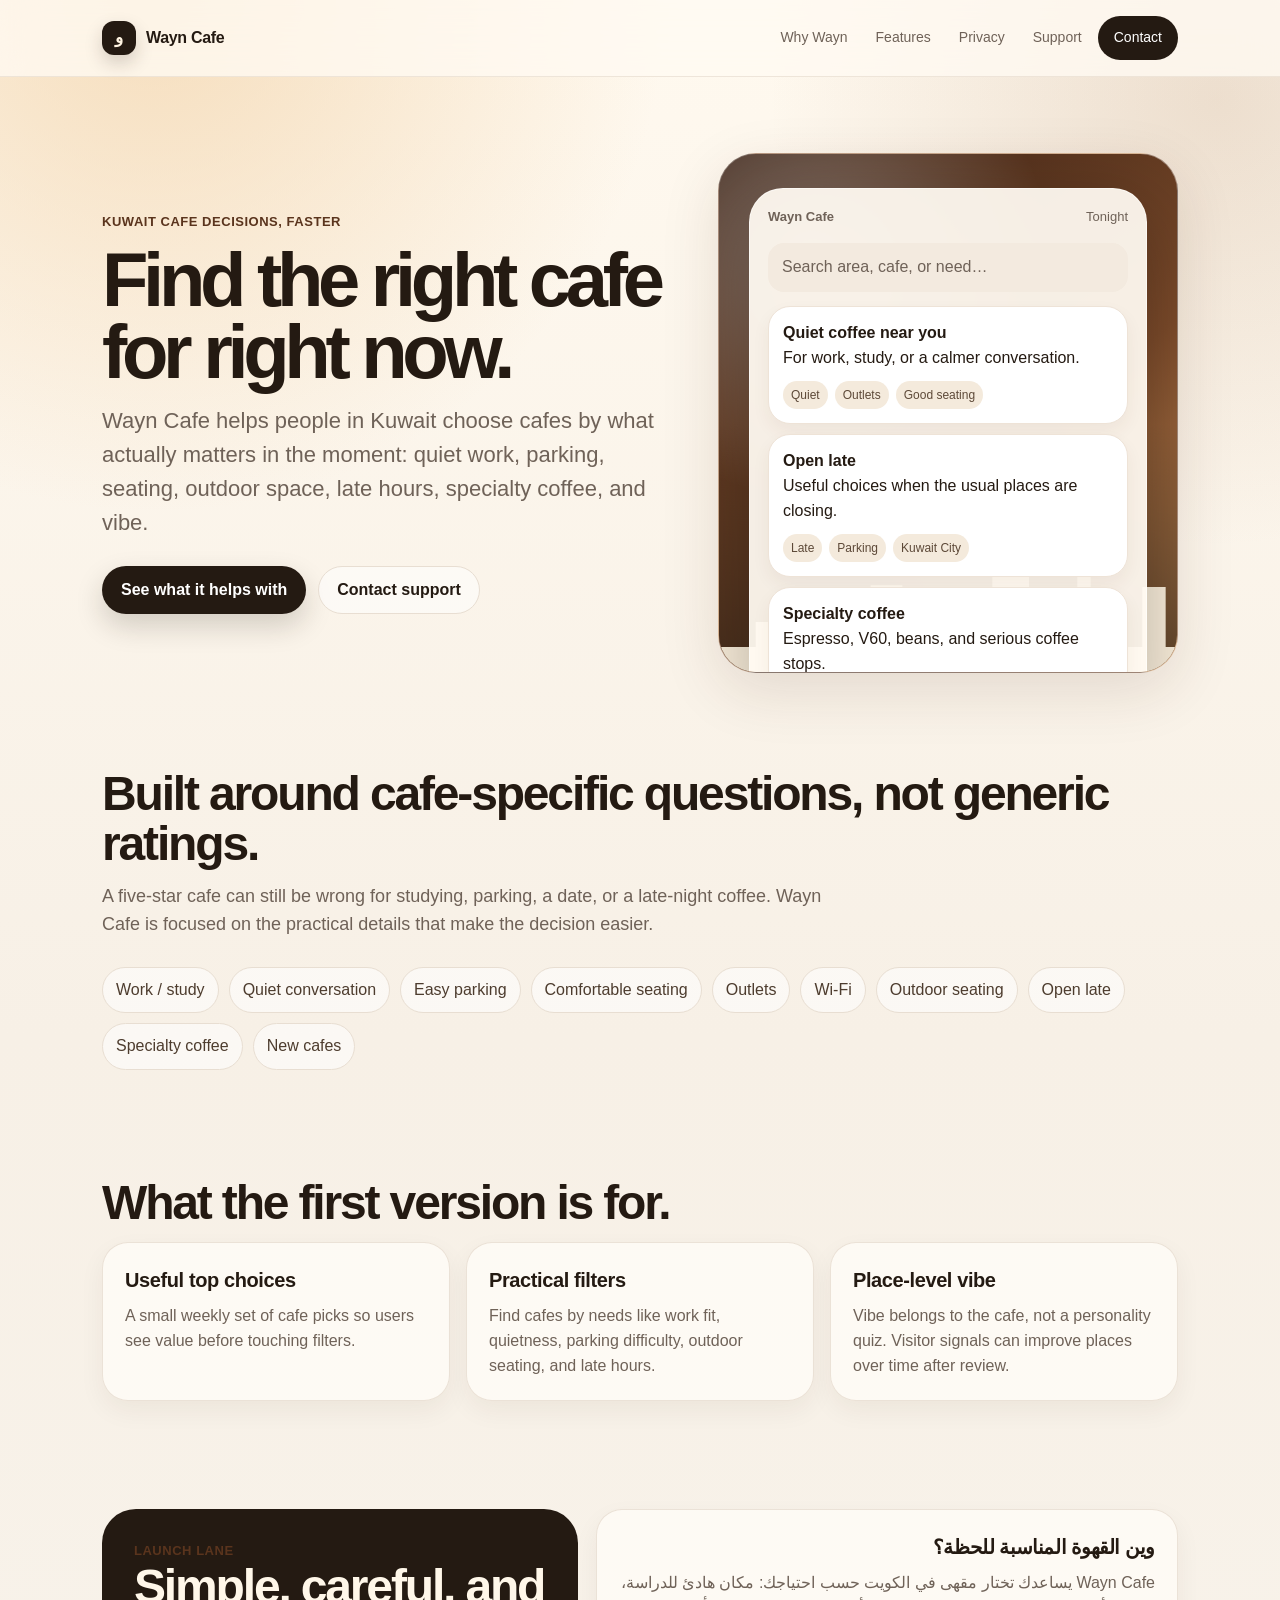
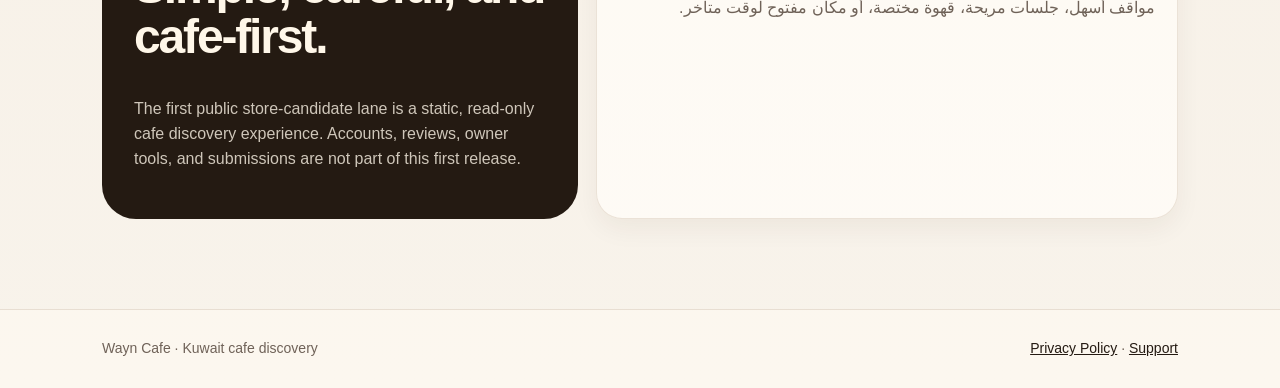
==== index.html @ e28cfc1f "Update Wayn Cafe public site" ====
<!doctype html>
<html lang="en">
<head>
  <meta charset="utf-8">
  <meta name="viewport" content="width=device-width, initial-scale=1">
  <title>Wayn Cafe — Kuwait cafe discovery</title>
  <meta name="description" content="Find the right cafe in Kuwait for work, study, parking, late coffee, specialty coffee, outdoor seating, and vibe.">
  <meta property="og:title" content="Wayn Cafe — Kuwait cafe discovery">
  <meta property="og:description" content="Find the right cafe in Kuwait for work, study, parking, late coffee, specialty coffee, outdoor seating, and vibe.">
  <meta property="og:type" content="website">
  <meta property="og:url" content="https://wayn-kw.com">
  <link rel="canonical" href="https://wayn-kw.com">
  <link rel="stylesheet" href="/assets/styles.css">
</head>
<body>
<a class="skip-link" href="#content">Skip to content</a>
<header class="site-header">
  <nav class="nav" aria-label="Primary">
    <a class="brand" href="/"><span class="brand-mark" aria-hidden="true">و</span><span>Wayn Cafe</span></a>
    <div class="nav-links">
      <a href="/#why">Why Wayn</a>
      <a href="/#features">Features</a>
      <a href="/privacy/">Privacy</a>
      <a href="/support/">Support</a>
      <a class="pill" href="/support/">Contact</a>
    </div>
  </nav>
</header>
<main id="content">

<section class="hero">
  <div>
    <div class="eyebrow">Kuwait cafe decisions, faster</div>
    <h1>Find the right cafe for right now.</h1>
    <p class="lede">Wayn Cafe helps people in Kuwait choose cafes by what actually matters in the moment: quiet work, parking, seating, outdoor space, late hours, specialty coffee, and vibe.</p>
    <div class="cta-row">
      <a class="button primary" href="#features">See what it helps with</a>
      <a class="button secondary" href="/support/">Contact support</a>
    </div>
  </div>
  <div class="hero-card" aria-label="Wayn Cafe app preview illustration">
    <div class="phone">
      <div class="phone-top"><strong>Wayn Cafe</strong><span>Tonight</span></div>
      <div class="search">Search area, cafe, or need…</div>
      <div class="choice"><strong>Quiet coffee near you</strong><span>For work, study, or a calmer conversation.</span><div class="tags"><span class="tag">Quiet</span><span class="tag">Outlets</span><span class="tag">Good seating</span></div></div>
      <div class="choice"><strong>Open late</strong><span>Useful choices when the usual places are closing.</span><div class="tags"><span class="tag">Late</span><span class="tag">Parking</span><span class="tag">Kuwait City</span></div></div>
      <div class="choice"><strong>Specialty coffee</strong><span>Espresso, V60, beans, and serious coffee stops.</span></div>
    </div>
    <svg class="skyline" viewBox="0 0 800 180" preserveAspectRatio="none" aria-hidden="true">
      <path fill="currentColor" d="M0 150h44v-30h28v30h42v-58h24v58h44v-74h38v74h42v-44h22v44h44v-98l22-24 22 24v98h38V93h20V63h16v30h20v57h42V78h28v72h38v-43h22v43h40V52h16V22h20v30h16v98h36v-67h28v67h43v30H0z"/>
    </svg>
  </div>
</section>
<section class="section" id="why">
  <h2>Built around cafe-specific questions, not generic ratings.</h2>
  <p class="section-intro">A five-star cafe can still be wrong for studying, parking, a date, or a late-night coffee. Wayn Cafe is focused on the practical details that make the decision easier.</p>
  <div class="intent-list" aria-label="Cafe decision filters">
    <span>Work / study</span><span>Quiet conversation</span><span>Easy parking</span><span>Comfortable seating</span><span>Outlets</span><span>Wi‑Fi</span><span>Outdoor seating</span><span>Open late</span><span>Specialty coffee</span><span>New cafes</span>
  </div>
</section>
<section class="section" id="features">
  <h2>What the first version is for.</h2>
  <div class="grid">
    <article class="card"><h3>Useful top choices</h3><p>A small weekly set of cafe picks so users see value before touching filters.</p></article>
    <article class="card"><h3>Practical filters</h3><p>Find cafes by needs like work fit, quietness, parking difficulty, outdoor seating, and late hours.</p></article>
    <article class="card"><h3>Place-level vibe</h3><p>Vibe belongs to the cafe, not a personality quiz. Visitor signals can improve places over time after review.</p></article>
  </div>
</section>
<section class="section">
  <div class="split">
    <div class="notice">
      <div>
        <div class="eyebrow">Launch lane</div>
        <h2>Simple, careful, and cafe-first.</h2>
      </div>
      <p>The first public store-candidate lane is a static, read-only cafe discovery experience. Accounts, reviews, owner tools, and submissions are not part of this first release.</p>
    </div>
    <div class="card arabic">
      <h3>وين القهوة المناسبة للحظة؟</h3>
      <p>Wayn Cafe يساعدك تختار مقهى في الكويت حسب احتياجك: مكان هادئ للدراسة، مواقف أسهل، جلسات مريحة، قهوة مختصة، أو مكان مفتوح لوقت متأخر.</p>
    </div>
  </div>
</section>

</main>
<footer class="site-footer">
  <div class="footer-inner">
    <span>Wayn Cafe · Kuwait cafe discovery</span>
    <span><a href="/privacy/">Privacy Policy</a> · <a href="/support/">Support</a></span>
  </div>
</footer>
</body>
</html>
---- assets/styles.css ----
:root {
  color-scheme: light;
  --ink: #241a12;
  --muted: #6f6258;
  --line: #e8ded2;
  --paper: #fffaf2;
  --bg: #f7f0e6;
  --card: #fffdf8;
  --coffee: #5a341d;
  --coffee-2: #8d5b35;
  --date: #0f5132;
  --cream: #f2dfc3;
  --shadow: 0 18px 60px rgba(63, 37, 18, .12);
  --radius: 26px;
}
* { box-sizing: border-box; }
html { scroll-behavior: smooth; }
body {
  margin: 0;
  font-family: ui-sans-serif, -apple-system, BlinkMacSystemFont, "Segoe UI", Inter, Arial, sans-serif;
  color: var(--ink);
  background:
    radial-gradient(circle at 12% 0%, rgba(242, 211, 169, .72), transparent 32rem),
    radial-gradient(circle at 95% 5%, rgba(167, 119, 78, .20), transparent 28rem),
    linear-gradient(180deg, #fff9ef 0%, var(--bg) 52%, #f8f3eb 100%);
  line-height: 1.55;
}
a { color: inherit; }
.skip-link { position:absolute; left:-999px; top:auto; width:1px; height:1px; overflow:hidden; }
.skip-link:focus { left: 18px; top: 18px; width: auto; height: auto; padding: 10px 12px; background: var(--ink); color: white; border-radius: 999px; z-index: 10; }
.site-header {
  position: sticky; top: 0; z-index: 5;
  backdrop-filter: blur(18px);
  background: rgba(255, 250, 242, .78);
  border-bottom: 1px solid rgba(232, 222, 210, .75);
}
.nav { max-width: 1120px; margin: 0 auto; padding: 16px 22px; display:flex; align-items:center; justify-content:space-between; gap: 18px; }
.brand { display:flex; align-items:center; gap: 10px; font-weight: 800; text-decoration:none; letter-spacing: -.02em; }
.brand-mark { width: 34px; height:34px; display:grid; place-items:center; border-radius:12px; background: var(--ink); color: #fff4e1; font-size: 17px; box-shadow: 0 8px 18px rgba(36,26,18,.18); }
.nav-links { display:flex; align-items:center; gap: 4px; flex-wrap: wrap; justify-content:flex-end; }
.nav-links a { min-height:44px; display:grid; place-items:center; padding: 0 12px; text-decoration:none; color: var(--muted); border-radius: 999px; font-size: 14px; }
.nav-links a:hover, .nav-links a:focus-visible { background: rgba(90,52,29,.08); color: var(--ink); outline:none; }
.nav-links .pill { background: var(--ink); color: white; padding-inline: 16px; }
main { overflow:hidden; }
.hero { max-width:1120px; margin:0 auto; padding: 76px 22px 42px; display:grid; grid-template-columns: minmax(0, 1fr) minmax(320px, 460px); gap: 44px; align-items:center; }
.eyebrow { color: var(--coffee); font-weight:700; letter-spacing:.04em; text-transform:uppercase; font-size:13px; }
h1 { margin: 12px 0 16px; font-size: clamp(42px, 7vw, 76px); line-height: .95; letter-spacing: -.07em; max-width: 850px; }
.lede { font-size: clamp(18px, 2vw, 22px); color: var(--muted); max-width: 680px; margin: 0 0 26px; }
.cta-row { display:flex; flex-wrap:wrap; gap:12px; align-items:center; margin-top: 26px; }
.button { min-height:48px; display:inline-flex; align-items:center; justify-content:center; gap:8px; border-radius:999px; padding: 0 18px; text-decoration:none; font-weight: 750; border:1px solid transparent; }
.button.primary { background: var(--ink); color:white; box-shadow: 0 12px 28px rgba(36,26,18,.18); }
.button.secondary { background:rgba(255,255,255,.56); border-color: var(--line); color:var(--ink); }
.hero-card { position:relative; min-height: 520px; border-radius: 38px; background: linear-gradient(145deg, #3a2114, #7b4a2a 58%, #c38b55); box-shadow: var(--shadow); overflow:hidden; border:1px solid rgba(255,255,255,.38); }
.hero-card:before { content:""; position:absolute; inset:0; background: radial-gradient(circle at 20% 20%, rgba(255,255,255,.34), transparent 15rem), linear-gradient(180deg, transparent 0 52%, rgba(36,26,18,.64)); }
.skyline { position:absolute; z-index:1; left:0; right:0; bottom:0; height: 150px; color: rgba(255,244,225,.96); }
.phone { position:absolute; z-index:2; inset: 34px 30px auto; border-radius: 34px; background: rgba(255,250,242,.94); color:var(--ink); padding:18px; box-shadow: 0 20px 70px rgba(0,0,0,.26); border: 1px solid rgba(255,255,255,.55); }
.phone-top { display:flex; justify-content:space-between; align-items:center; margin-bottom: 16px; color: var(--muted); font-size: 13px; }
.search { background:#f3eadf; border-radius: 16px; padding: 12px 14px; color: var(--muted); margin-bottom: 14px; }
.choice { background:white; border:1px solid #eee3d7; border-radius: 22px; padding: 14px; margin-top:10px; box-shadow: 0 8px 18px rgba(90,52,29,.06); }
.choice strong { display:block; }
.tags { display:flex; gap:7px; flex-wrap:wrap; margin-top:10px; }
.tag { font-size:12px; border-radius:999px; padding:5px 8px; background:#f4eadc; color:#5d4938; }
.section { max-width:1120px; margin:0 auto; padding: 54px 22px; }
.section h2 { font-size: clamp(30px, 4vw, 48px); letter-spacing:-.045em; line-height:1.04; margin:0 0 14px; }
.section-intro { color:var(--muted); font-size:18px; max-width:720px; margin:0 0 28px; }
.grid { display:grid; grid-template-columns: repeat(3, minmax(0, 1fr)); gap:16px; }
.card { background: rgba(255,253,248,.78); border:1px solid rgba(232,222,210,.86); border-radius: var(--radius); padding:22px; box-shadow: 0 10px 26px rgba(63,37,18,.055); }
.card h3 { margin:0 0 8px; font-size:20px; letter-spacing:-.02em; }
.card p { margin:0; color: var(--muted); }
.intent-list { display:flex; flex-wrap:wrap; gap:10px; margin-top: 18px; }
.intent-list span { border:1px solid var(--line); background:rgba(255,255,255,.58); border-radius:999px; padding:10px 13px; color:#4d3c2e; }
.split { display:grid; grid-template-columns: .9fr 1.1fr; gap:18px; align-items:stretch; }
.notice { background: var(--ink); color:#fff7e9; border-radius: 34px; padding: 32px; display:flex; flex-direction:column; justify-content:space-between; min-height: 310px; }
.notice p { color: rgba(255,247,233,.78); }
.arabic { direction:rtl; text-align:right; font-family: ui-sans-serif, -apple-system, BlinkMacSystemFont, "Segoe UI", Tahoma, Arial, sans-serif; }
.page { max-width: 900px; margin: 0 auto; padding: 58px 22px 80px; }
.page h1 { font-size: clamp(38px, 6vw, 62px); }
.page h2 { margin-top: 34px; font-size: 24px; letter-spacing:-.02em; }
.page p, .page li { color: var(--muted); }
.page .legal-card { background: rgba(255,253,248,.72); border: 1px solid var(--line); border-radius: 24px; padding: 24px; margin-top: 18px; }
.site-footer { border-top:1px solid var(--line); margin-top: 36px; background: rgba(255,250,242,.48); }
.footer-inner { max-width:1120px; margin:0 auto; padding:28px 22px; display:flex; justify-content:space-between; gap:18px; flex-wrap:wrap; color:var(--muted); font-size:14px; }
.footer-inner a { color:var(--ink); }
@media (max-width: 860px) {
  .hero { grid-template-columns: 1fr; padding-top: 46px; }
  .hero-card { min-height: 450px; }
  .grid, .split { grid-template-columns: 1fr; }
  .nav { align-items:flex-start; }
  .nav-links a:not(.pill) { display:none; }
}
@media (prefers-reduced-motion: reduce) { html { scroll-behavior:auto; } *, *:before, *:after { animation-duration:.001ms !important; transition-duration:.001ms !important; } }
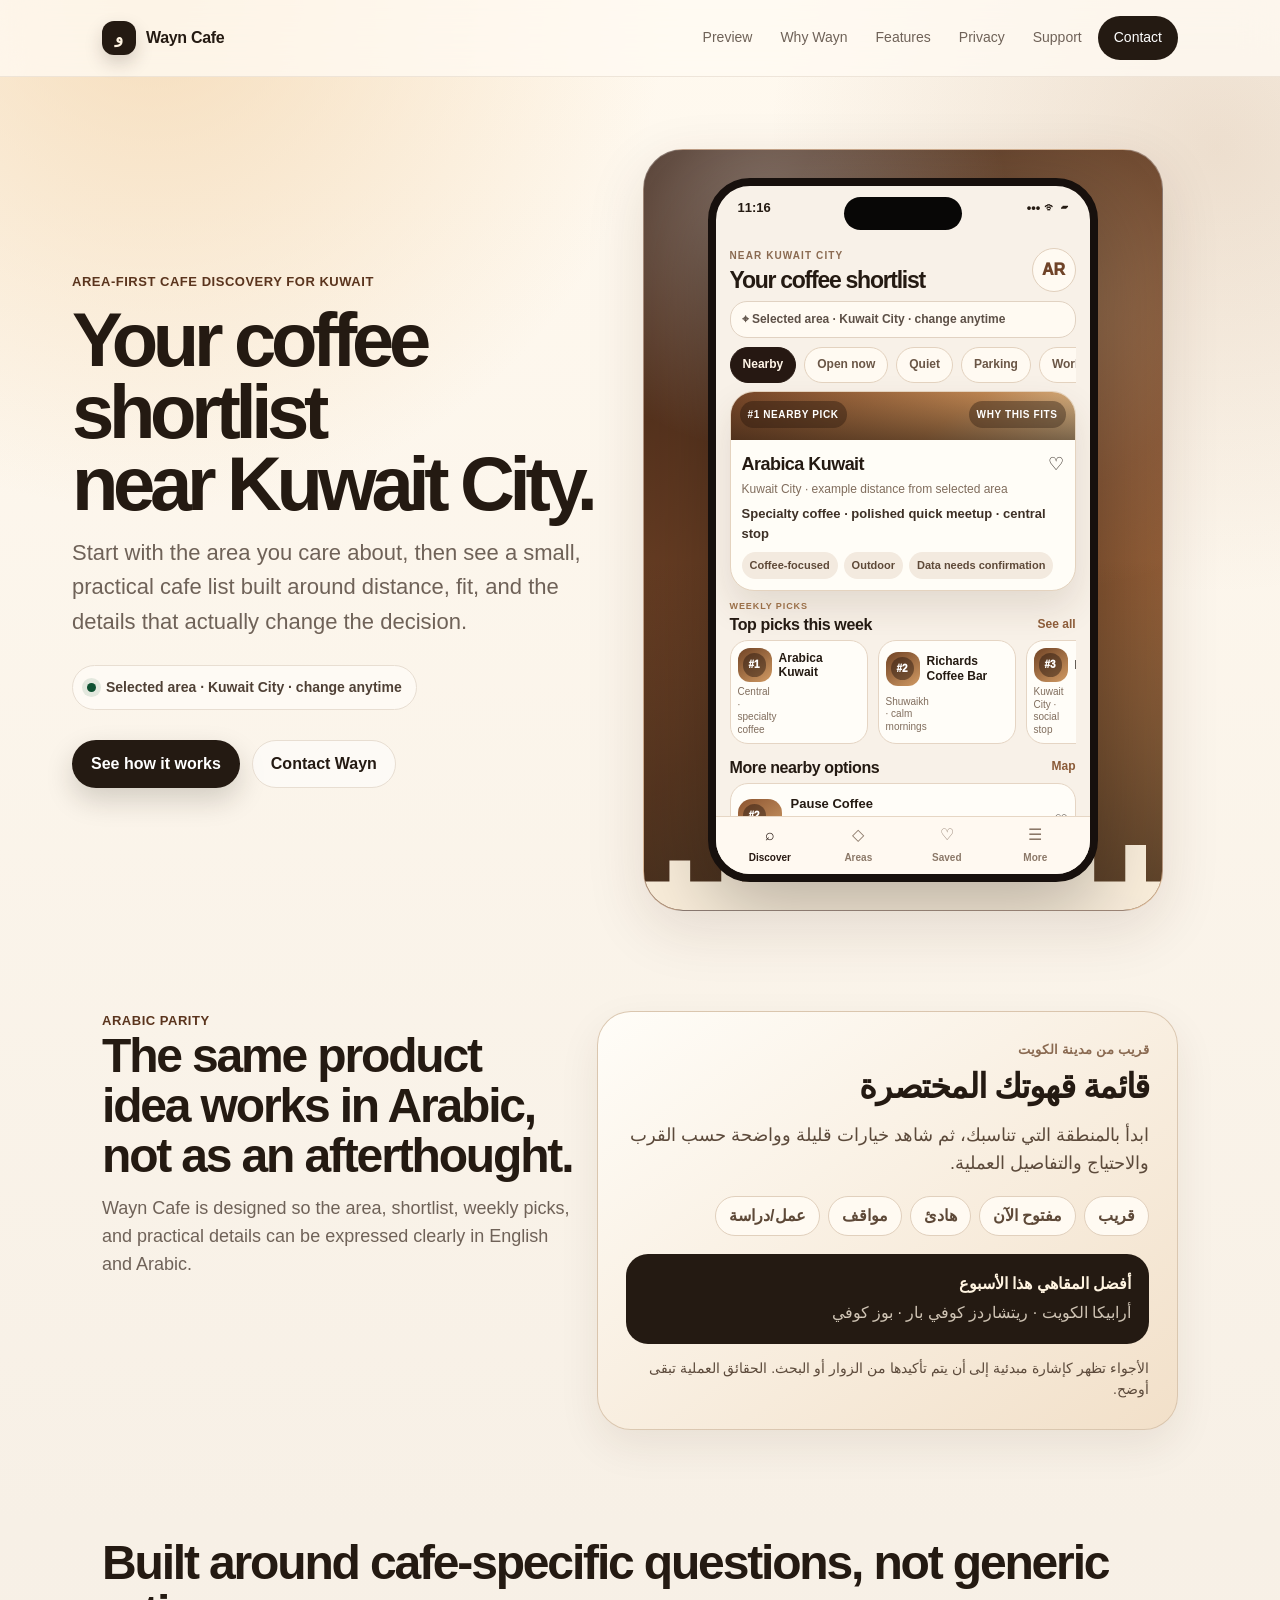
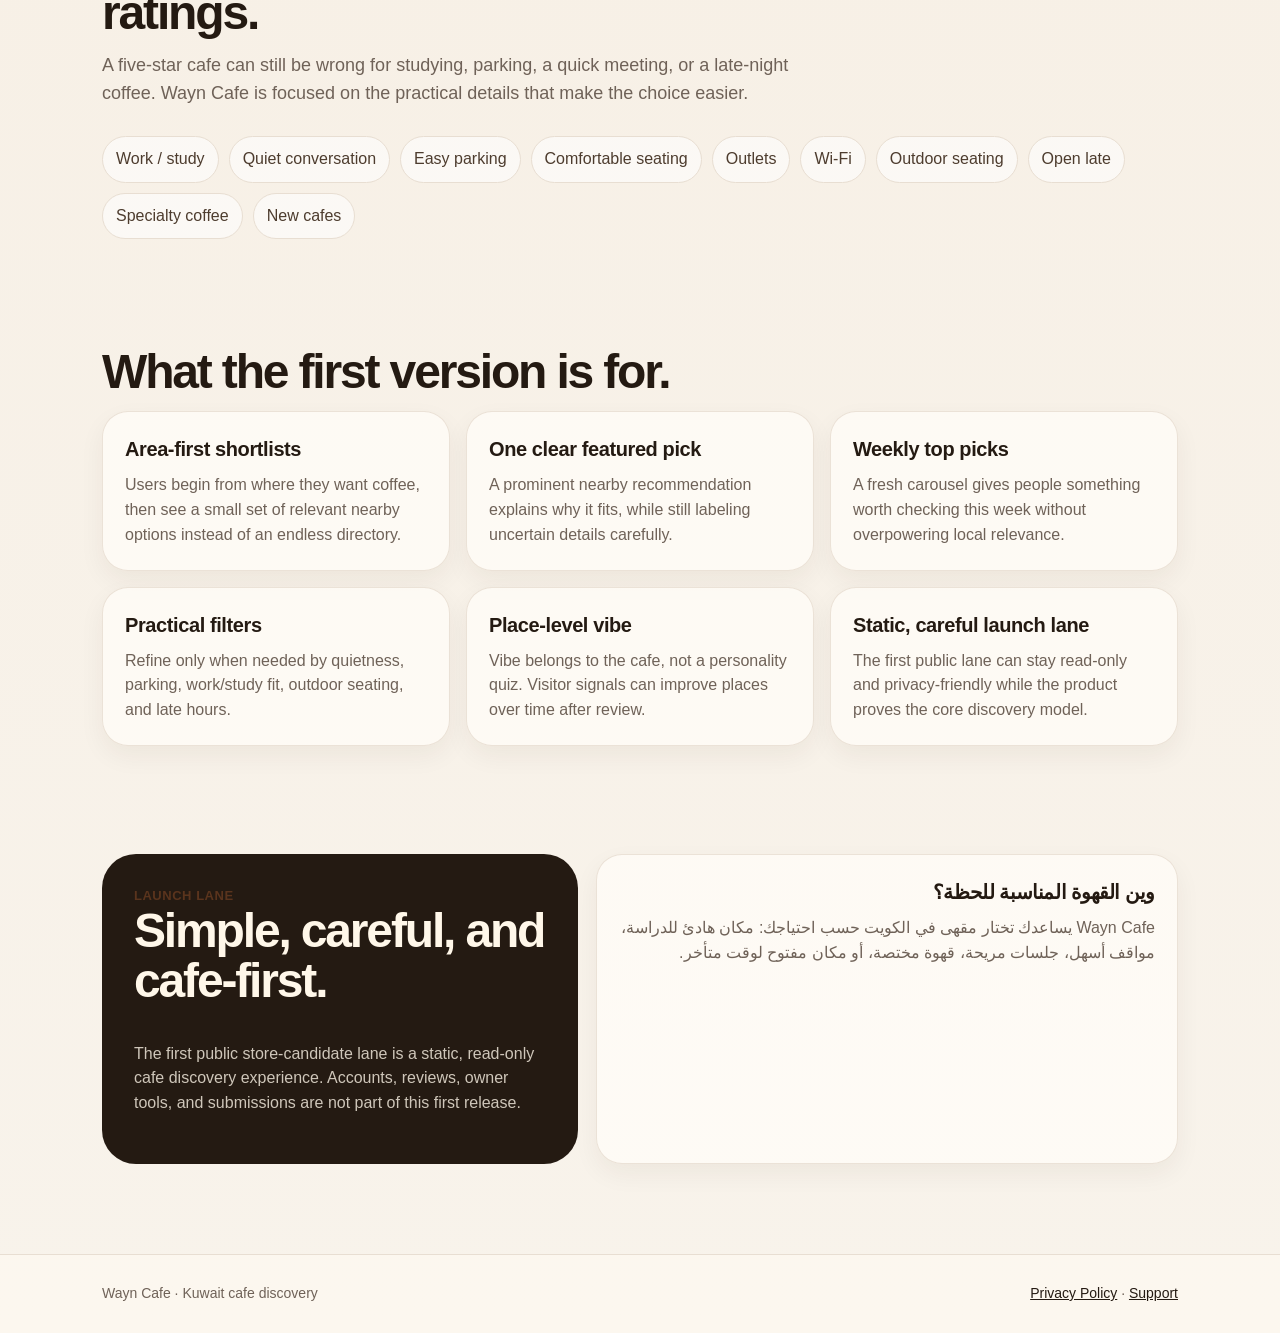
==== commit ae2a095b: "Update Wayn Cafe public site" ====
--- a/index.html
+++ b/index.html
@@ -4,9 +4,9 @@
   <meta charset="utf-8">
   <meta name="viewport" content="width=device-width, initial-scale=1">
   <title>Wayn Cafe — Kuwait cafe discovery</title>
-  <meta name="description" content="Find the right cafe in Kuwait for work, study, parking, late coffee, specialty coffee, outdoor seating, and vibe.">
+  <meta name="description" content="Wayn Cafe helps people in Kuwait choose a cafe by area, practical fit, weekly picks, parking, quietness, seating, late hours, and specialty coffee.">
   <meta property="og:title" content="Wayn Cafe — Kuwait cafe discovery">
-  <meta property="og:description" content="Find the right cafe in Kuwait for work, study, parking, late coffee, specialty coffee, outdoor seating, and vibe.">
+  <meta property="og:description" content="Area-first cafe shortlists for Kuwait: nearby picks, practical filters, weekly highlights, and useful coffee details.">
   <meta property="og:type" content="website">
   <meta property="og:url" content="https://wayn-kw.com">
   <link rel="canonical" href="https://wayn-kw.com">
@@ -18,6 +18,7 @@
   <nav class="nav" aria-label="Primary">
     <a class="brand" href="/"><span class="brand-mark" aria-hidden="true">و</span><span>Wayn Cafe</span></a>
     <div class="nav-links">
+      <a href="/#preview">Preview</a>
       <a href="/#why">Why Wayn</a>
       <a href="/#features">Features</a>
       <a href="/privacy/">Privacy</a>
@@ -28,44 +29,101 @@
 </header>
 <main id="content">
 
-<section class="hero">
-  <div>
-    <div class="eyebrow">Kuwait cafe decisions, faster</div>
-    <h1>Find the right cafe for right now.</h1>
-    <p class="lede">Wayn Cafe helps people in Kuwait choose cafes by what actually matters in the moment: quiet work, parking, seating, outdoor space, late hours, specialty coffee, and vibe.</p>
+<section class="hero" id="preview">
+  <div class="hero-copy">
+    <div class="eyebrow">Area-first cafe discovery for Kuwait</div>
+    <h1>Your coffee shortlist<br>near Kuwait City.</h1>
+    <p class="lede">Start with the area you care about, then see a small, practical cafe list built around distance, fit, and the details that actually change the decision.</p>
+    <div class="area-strip" aria-label="Selected launch area">
+      <span class="area-dot" aria-hidden="true"></span>
+      <span>Selected area · Kuwait City · change anytime</span>
+    </div>
     <div class="cta-row">
-      <a class="button primary" href="#features">See what it helps with</a>
-      <a class="button secondary" href="/support/">Contact support</a>
+      <a class="button primary" href="#features">See how it works</a>
+      <a class="button secondary" href="/support/">Contact Wayn</a>
     </div>
   </div>
-  <div class="hero-card" aria-label="Wayn Cafe app preview illustration">
-    <div class="phone">
-      <div class="phone-top"><strong>Wayn Cafe</strong><span>Tonight</span></div>
-      <div class="search">Search area, cafe, or need…</div>
-      <div class="choice"><strong>Quiet coffee near you</strong><span>For work, study, or a calmer conversation.</span><div class="tags"><span class="tag">Quiet</span><span class="tag">Outlets</span><span class="tag">Good seating</span></div></div>
-      <div class="choice"><strong>Open late</strong><span>Useful choices when the usual places are closing.</span><div class="tags"><span class="tag">Late</span><span class="tag">Parking</span><span class="tag">Kuwait City</span></div></div>
-      <div class="choice"><strong>Specialty coffee</strong><span>Espresso, V60, beans, and serious coffee stops.</span></div>
-    </div>
-    <svg class="skyline" viewBox="0 0 800 180" preserveAspectRatio="none" aria-hidden="true">
-      <path fill="currentColor" d="M0 150h44v-30h28v30h42v-58h24v58h44v-74h38v74h42v-44h22v44h44v-98l22-24 22 24v98h38V93h20V63h16v30h20v57h42V78h28v72h38v-43h22v43h40V52h16V22h20v30h16v98h36v-67h28v67h43v30H0z"/>
-    </svg>
+
+  <div class="product-showcase" aria-label="Wayn Cafe app preview showing an example area-first cafe shortlist">
+    <article class="app-phone app-phone-en">
+      <div class="phone-island" aria-hidden="true"></div>
+      <div class="phone-status" aria-hidden="true"><span>11:16</span><span>••• ᯤ ▰</span></div>
+      <div class="phone-screen">
+        <div class="phone-topbar">
+          <div class="area-heading"><small>Near Kuwait City</small><strong>Your coffee shortlist</strong></div>
+          <span class="language-pill">AR</span>
+        </div>
+        <div class="context-row">⌖ Selected area · Kuwait City · change anytime</div>
+        <div class="chip-rail" aria-label="Example filters">
+          <span class="chip active">Nearby</span><span class="chip">Open now</span><span class="chip">Quiet</span><span class="chip">Parking</span><span class="chip">Work/study</span>
+        </div>
+        <section class="featured-pick" aria-label="Example featured nearby cafe">
+          <div class="feature-art"><span>#1 nearby pick</span><span>Why this fits</span></div>
+          <div class="feature-body">
+            <div class="cafe-name"><strong>Arabica Kuwait</strong><span aria-hidden="true">♡</span></div>
+            <p class="meta">Kuwait City · example distance from selected area</p>
+            <p class="why">Specialty coffee · polished quick meetup · central stop</p>
+            <div class="mini-tags"><span>Coffee-focused</span><span>Outdoor</span><span>Data needs confirmation</span></div>
+          </div>
+        </section>
+        <div class="section-title"><h2><span>Weekly picks</span>Top picks this week</h2><span>See all</span></div>
+        <div class="weekly-rail" aria-label="Example weekly top picks">
+          <article class="weekly-card"><div class="weekly-art"><span>#1</span></div><strong>Arabica Kuwait</strong><small>Central · specialty coffee</small></article>
+          <article class="weekly-card"><div class="weekly-art"><span>#2</span></div><strong>Richards Coffee Bar</strong><small>Shuwaikh · calm mornings</small></article>
+          <article class="weekly-card"><div class="weekly-art"><span>#3</span></div><strong>Pause Coffee</strong><small>Kuwait City · social stop</small></article>
+        </div>
+        <div class="section-title"><h2>More nearby options</h2><span>Map</span></div>
+        <div class="nearby-list">
+          <article class="nearby-card"><div class="thumb"><span>#2</span></div><div><strong>Pause Coffee</strong><p>Kuwait City · casual stop</p><small>Good for friends · dessert-friendly</small></div><span aria-hidden="true">♡</span></article>
+          <article class="nearby-card"><div class="thumb"><span>#3</span></div><div><strong>Toby’s Estate</strong><p>Shuwaikh · worth a short drive</p><small>Work-friendly · seating usually better</small></div><span aria-hidden="true">♡</span></article>
+        </div>
+        <div class="refine-panel"><h3>Refine only if you need</h3><div class="chip-rail"><span class="chip">Location</span><span class="chip">Vibe</span><span class="chip">Practical</span><span class="chip">Open late</span></div></div>
+        <p class="decision-note">Preview only: vibe is a soft signal until visitor input or research confirms it. Practical facts stay more prominent.</p>
+      </div>
+      <div class="tabbar" aria-hidden="true"><span>⌕<b>Discover</b></span><span>◇<b>Areas</b></span><span>♡<b>Saved</b></span><span>☰<b>More</b></span></div>
+    </article>
   </div>
 </section>
+
+<section class="section bilingual-section" aria-labelledby="arabic-preview-title">
+  <div>
+    <div class="eyebrow">Arabic parity</div>
+    <h2 id="arabic-preview-title">The same product idea works in Arabic, not as an afterthought.</h2>
+    <p class="section-intro">Wayn Cafe is designed so the area, shortlist, weekly picks, and practical details can be expressed clearly in English and Arabic.</p>
+  </div>
+  <article class="arabic-panel" dir="rtl" lang="ar" aria-label="Arabic product preview copy">
+    <small>قريب من مدينة الكويت</small>
+    <h3>قائمة قهوتك المختصرة</h3>
+    <p>ابدأ بالمنطقة التي تناسبك، ثم شاهد خيارات قليلة وواضحة حسب القرب والاحتياج والتفاصيل العملية.</p>
+    <div class="arabic-chips"><span>قريب</span><span>مفتوح الآن</span><span>هادئ</span><span>مواقف</span><span>عمل/دراسة</span></div>
+    <div class="arabic-card">
+      <strong>أفضل المقاهي هذا الأسبوع</strong>
+      <span>أرابيكا الكويت · ريتشاردز كوفي بار · بوز كوفي</span>
+    </div>
+    <p class="arabic-note">الأجواء تظهر كإشارة مبدئية إلى أن يتم تأكيدها من الزوار أو البحث. الحقائق العملية تبقى أوضح.</p>
+  </article>
+</section>
+
 <section class="section" id="why">
   <h2>Built around cafe-specific questions, not generic ratings.</h2>
-  <p class="section-intro">A five-star cafe can still be wrong for studying, parking, a date, or a late-night coffee. Wayn Cafe is focused on the practical details that make the decision easier.</p>
+  <p class="section-intro">A five-star cafe can still be wrong for studying, parking, a quick meeting, or a late-night coffee. Wayn Cafe is focused on the practical details that make the choice easier.</p>
   <div class="intent-list" aria-label="Cafe decision filters">
     <span>Work / study</span><span>Quiet conversation</span><span>Easy parking</span><span>Comfortable seating</span><span>Outlets</span><span>Wi‑Fi</span><span>Outdoor seating</span><span>Open late</span><span>Specialty coffee</span><span>New cafes</span>
   </div>
 </section>
+
 <section class="section" id="features">
   <h2>What the first version is for.</h2>
-  <div class="grid">
-    <article class="card"><h3>Useful top choices</h3><p>A small weekly set of cafe picks so users see value before touching filters.</p></article>
-    <article class="card"><h3>Practical filters</h3><p>Find cafes by needs like work fit, quietness, parking difficulty, outdoor seating, and late hours.</p></article>
+  <div class="grid feature-grid">
+    <article class="card"><h3>Area-first shortlists</h3><p>Users begin from where they want coffee, then see a small set of relevant nearby options instead of an endless directory.</p></article>
+    <article class="card"><h3>One clear featured pick</h3><p>A prominent nearby recommendation explains why it fits, while still labeling uncertain details carefully.</p></article>
+    <article class="card"><h3>Weekly top picks</h3><p>A fresh carousel gives people something worth checking this week without overpowering local relevance.</p></article>
+    <article class="card"><h3>Practical filters</h3><p>Refine only when needed by quietness, parking, work/study fit, outdoor seating, and late hours.</p></article>
     <article class="card"><h3>Place-level vibe</h3><p>Vibe belongs to the cafe, not a personality quiz. Visitor signals can improve places over time after review.</p></article>
+    <article class="card"><h3>Static, careful launch lane</h3><p>The first public lane can stay read-only and privacy-friendly while the product proves the core discovery model.</p></article>
   </div>
 </section>
+
 <section class="section">
   <div class="split">
     <div class="notice">
@@ -75,7 +133,7 @@
       </div>
       <p>The first public store-candidate lane is a static, read-only cafe discovery experience. Accounts, reviews, owner tools, and submissions are not part of this first release.</p>
     </div>
-    <div class="card arabic">
+    <div class="card arabic" dir="rtl" lang="ar">
       <h3>وين القهوة المناسبة للحظة؟</h3>
       <p>Wayn Cafe يساعدك تختار مقهى في الكويت حسب احتياجك: مكان هادئ للدراسة، مواقف أسهل، جلسات مريحة، قهوة مختصة، أو مكان مفتوح لوقت متأخر.</p>
     </div>
--- a/assets/styles.css
+++ b/assets/styles.css
@@ -1,4 +1,3 @@
-
 :root {
   color-scheme: light;
   --ink: #241a12;
@@ -11,6 +10,7 @@
   --coffee-2: #8d5b35;
   --date: #0f5132;
   --cream: #f2dfc3;
+  --amber: #c4834b;
   --shadow: 0 18px 60px rgba(63, 37, 18, .12);
   --radius: 26px;
 }
@@ -25,6 +25,7 @@
     radial-gradient(circle at 95% 5%, rgba(167, 119, 78, .20), transparent 28rem),
     linear-gradient(180deg, #fff9ef 0%, var(--bg) 52%, #f8f3eb 100%);
   line-height: 1.55;
+  overflow-x: hidden;
 }
 a { color: inherit; }
 .skip-link { position:absolute; left:-999px; top:auto; width:1px; height:1px; overflow:hidden; }
@@ -43,27 +44,80 @@
 .nav-links a:hover, .nav-links a:focus-visible { background: rgba(90,52,29,.08); color: var(--ink); outline:none; }
 .nav-links .pill { background: var(--ink); color: white; padding-inline: 16px; }
 main { overflow:hidden; }
-.hero { max-width:1120px; margin:0 auto; padding: 76px 22px 42px; display:grid; grid-template-columns: minmax(0, 1fr) minmax(320px, 460px); gap: 44px; align-items:center; }
-.eyebrow { color: var(--coffee); font-weight:700; letter-spacing:.04em; text-transform:uppercase; font-size:13px; }
+.hero { max-width:1180px; margin:0 auto; padding: 72px 22px 46px; display:grid; grid-template-columns: minmax(0, .92fr) minmax(360px, 520px); gap: 48px; align-items:center; }
+.hero-copy { min-width: 0; }
+.eyebrow { color: var(--coffee); font-weight:800; letter-spacing:.04em; text-transform:uppercase; font-size:13px; }
 h1 { margin: 12px 0 16px; font-size: clamp(42px, 7vw, 76px); line-height: .95; letter-spacing: -.07em; max-width: 850px; }
-.lede { font-size: clamp(18px, 2vw, 22px); color: var(--muted); max-width: 680px; margin: 0 0 26px; }
-.cta-row { display:flex; flex-wrap:wrap; gap:12px; align-items:center; margin-top: 26px; }
+.lede { font-size: clamp(18px, 2vw, 22px); color: var(--muted); max-width: 680px; margin: 0 0 22px; }
+.area-strip { display:inline-flex; align-items:center; gap:10px; margin: 4px 0 8px; padding: 11px 14px; border:1px solid var(--line); border-radius:999px; background:rgba(255,253,248,.72); color:#4f4035; font-weight:750; font-size:14px; }
+.area-dot { width:9px; height:9px; border-radius:50%; background: var(--date); box-shadow:0 0 0 5px rgba(15,81,50,.11); }
+.cta-row { display:flex; flex-wrap:wrap; gap:12px; align-items:center; margin-top: 22px; }
 .button { min-height:48px; display:inline-flex; align-items:center; justify-content:center; gap:8px; border-radius:999px; padding: 0 18px; text-decoration:none; font-weight: 750; border:1px solid transparent; }
 .button.primary { background: var(--ink); color:white; box-shadow: 0 12px 28px rgba(36,26,18,.18); }
 .button.secondary { background:rgba(255,255,255,.56); border-color: var(--line); color:var(--ink); }
-.hero-card { position:relative; min-height: 520px; border-radius: 38px; background: linear-gradient(145deg, #3a2114, #7b4a2a 58%, #c38b55); box-shadow: var(--shadow); overflow:hidden; border:1px solid rgba(255,255,255,.38); }
-.hero-card:before { content:""; position:absolute; inset:0; background: radial-gradient(circle at 20% 20%, rgba(255,255,255,.34), transparent 15rem), linear-gradient(180deg, transparent 0 52%, rgba(36,26,18,.64)); }
-.skyline { position:absolute; z-index:1; left:0; right:0; bottom:0; height: 150px; color: rgba(255,244,225,.96); }
-.phone { position:absolute; z-index:2; inset: 34px 30px auto; border-radius: 34px; background: rgba(255,250,242,.94); color:var(--ink); padding:18px; box-shadow: 0 20px 70px rgba(0,0,0,.26); border: 1px solid rgba(255,255,255,.55); }
-.phone-top { display:flex; justify-content:space-between; align-items:center; margin-bottom: 16px; color: var(--muted); font-size: 13px; }
-.search { background:#f3eadf; border-radius: 16px; padding: 12px 14px; color: var(--muted); margin-bottom: 14px; }
-.choice { background:white; border:1px solid #eee3d7; border-radius: 22px; padding: 14px; margin-top:10px; box-shadow: 0 8px 18px rgba(90,52,29,.06); }
-.choice strong { display:block; }
-.tags { display:flex; gap:7px; flex-wrap:wrap; margin-top:10px; }
-.tag { font-size:12px; border-radius:999px; padding:5px 8px; background:#f4eadc; color:#5d4938; }
+.product-showcase { position:relative; min-height: 760px; border-radius: 40px; background: linear-gradient(145deg, #3a2114, #7b4a2a 58%, #c38b55); box-shadow: var(--shadow); overflow:hidden; border:1px solid rgba(255,255,255,.38); display:grid; place-items:center; padding:28px; }
+.product-showcase:before { content:""; position:absolute; inset:0; background: radial-gradient(circle at 24% 8%, rgba(255,255,255,.36), transparent 15rem), radial-gradient(circle at 80% 20%, rgba(255,225,184,.28), transparent 18rem), linear-gradient(180deg, transparent 0 54%, rgba(36,26,18,.68)); }
+.product-showcase:after { content:""; position:absolute; z-index:1; inset-inline:0; bottom:0; height:130px; color: rgba(255,244,225,.96); background: currentColor; clip-path: polygon(0 78%,5% 78%,5% 62%,9% 62%,9% 78%,15% 78%,15% 45%,19% 45%,19% 78%,25% 78%,25% 58%,29% 58%,29% 78%,34% 78%,34% 30%,38% 10%,42% 30%,42% 78%,48% 78%,48% 52%,52% 52%,52% 78%,58% 78%,58% 38%,62% 38%,62% 78%,68% 78%,68% 56%,72% 56%,72% 78%,78% 78%,78% 24%,80% 24%,80% 5%,84% 5%,84% 24%,87% 24%,87% 78%,93% 78%,93% 50%,97% 50%,97% 78%,100% 78%,100% 100%,0 100%); }
+.app-phone { position:relative; z-index:2; width:min(100%, 390px); height: 704px; background:#f8f1e8; border:8px solid #17100d; border-radius:42px; box-shadow:0 26px 76px rgba(0,0,0,.25); overflow:hidden; display:flex; flex-direction:column; }
+.phone-island { position:absolute; z-index:3; top:11px; left:50%; transform:translateX(-50%); width:118px; height:33px; border-radius:28px; background:#080706; }
+.phone-status { height:44px; display:flex; justify-content:space-between; align-items:center; padding:0 22px; font-size:13px; font-weight:850; }
+.phone-screen { flex:1; min-height:0; overflow:auto; padding: 18px 14px 12px; scrollbar-width: none; }
+.phone-screen::-webkit-scrollbar, .chip-rail::-webkit-scrollbar, .weekly-rail::-webkit-scrollbar { display:none; }
+.phone-topbar { display:flex; align-items:center; justify-content:space-between; gap:12px; margin-bottom:9px; }
+.area-heading small { display:block; color:#8a6a51; font-weight:900; font-size:10px; letter-spacing:.11em; text-transform:uppercase; margin-bottom:5px; }
+.area-heading strong { display:block; font-size:23px; line-height:1.02; letter-spacing:-.055em; }
+.language-pill { min-width:44px; min-height:44px; border-radius:22px; display:grid; place-items:center; background:#fffaf2; border:1px solid #e1d0bd; color:#6f4328; font-weight:950; }
+.context-row { display:flex; align-items:center; gap:8px; margin:0 0 8px; padding:8px 11px; border-radius:17px; background:#fffaf2; border:1px solid #e1d2c2; color:#5d5047; font-size:12px; font-weight:800; }
+.chip-rail { display:flex; gap:8px; overflow-x:auto; scroll-snap-type:x proximity; -webkit-overflow-scrolling:touch; padding: 1px 0 8px; }
+.chip { scroll-snap-align:start; min-height:36px; white-space:nowrap; display:inline-flex; align-items:center; justify-content:center; border-radius:999px; padding:0 12px; background:#fffaf2; border:1px solid #e3d2bf; color:#6a5646; font-size:12px; font-weight:850; }
+.chip.active { background:#261812; color:#fff5e7; border-color:#261812; }
+.featured-pick { overflow:hidden; border-radius:24px; background:#fffdf7; border:1px solid #e4d3bf; box-shadow:0 17px 36px rgba(75,47,27,.12); margin-bottom:11px; }
+.feature-art { min-height:48px; background:linear-gradient(145deg,#7a4728,#c68b55 62%,#f0cf9d); position:relative; color:white; display:flex; align-items:flex-start; justify-content:space-between; gap:8px; padding:9px; font-size:10px; font-weight:900; text-transform:uppercase; letter-spacing:.06em; }
+.feature-art:after { content:""; position:absolute; inset:auto 0 0; height:54px; background:linear-gradient(180deg,transparent,rgba(31,18,10,.56)); }
+.feature-art span { position:relative; z-index:1; align-self:flex-start; padding:6px 8px; border-radius:999px; background:rgba(24,13,8,.34); backdrop-filter: blur(8px); }
+.feature-art span:last-child { align-self:flex-start; }
+.feature-body { padding:11px; }
+.cafe-name { display:flex; align-items:center; justify-content:space-between; gap:12px; font-size:18px; letter-spacing:-.03em; }
+.meta { margin:2px 0 0; color:#806d5d; font-size:12px; }
+.why { margin:5px 0 0; color:#3e3026; font-size:13px; font-weight:750; }
+.mini-tags { display:flex; flex-wrap:wrap; gap:6px; margin-top:8px; }
+.mini-tags span { border-radius:999px; background:#f3eadf; color:#5e4938; padding:5px 8px; font-size:11px; font-weight:800; }
+.section-title { display:flex; align-items:flex-end; justify-content:space-between; gap:12px; margin: 9px 0 7px; }
+.section-title h2 { margin:0; font-size:16px; letter-spacing:-.025em; line-height:1.08; }
+.section-title h2 span { display:block; color:#9a6f48; text-transform:uppercase; letter-spacing:.1em; font-size:9px; margin-bottom:4px; }
+.section-title > span { color:#8b5b38; font-size:12px; font-weight:900; }
+.weekly-rail { display:flex; gap:10px; overflow-x:auto; scroll-snap-type:x proximity; -webkit-overflow-scrolling:touch; padding-bottom:4px; }
+.weekly-card { flex:0 0 138px; scroll-snap-align:start; background:#fffdf8; border:1px solid #e5d5c4; border-radius:18px; padding:7px; display:grid; grid-template-columns:34px minmax(0,1fr); column-gap:7px; align-items:center; }
+.weekly-art { width:34px; height:34px; border-radius:12px; background:linear-gradient(145deg,#704325,#d19a63); margin-bottom:0; display:flex; align-items:flex-start; justify-content:flex-start; padding:5px; color:white; }
+.weekly-art span, .thumb span { border-radius:999px; background:rgba(34,20,13,.46); padding:4px 6px; font-size:10px; font-weight:950; }
+.weekly-card strong { display:block; font-size:12px; line-height:1.18; }
+.weekly-card small { display:block; margin-top:4px; color:#806d5d; font-size:10px; line-height:1.25; }
+.nearby-list { display:grid; gap:7px; }
+.nearby-card { display:grid; grid-template-columns:44px minmax(0,1fr) auto; gap:9px; align-items:center; background:#fffdf8; border:1px solid #e5d5c4; border-radius:18px; padding:7px; }
+.thumb { width:44px; height:44px; border-radius:14px; background:linear-gradient(145deg,#8c5430,#d5a36d); display:flex; align-items:flex-start; justify-content:flex-start; padding:5px; color:white; }
+.nearby-card strong { font-size:13px; }
+.nearby-card p { margin:1px 0 0; color:#806d5d; font-size:11px; }
+.nearby-card small { display:block; color:#4b3a2e; font-size:11px; font-weight:700; white-space:nowrap; overflow:hidden; text-overflow:ellipsis; }
+.refine-panel { margin-top:8px; border-radius:18px; padding:8px; background:#efe1d0; border:1px solid #decbb8; }
+.refine-panel h3 { margin:0 0 8px; font-size:14px; letter-spacing:-.02em; }
+.decision-note { margin:11px 0 0; padding:11px; border-radius:18px; background:rgba(36,26,18,.07); color:#6e5c4d; font-size:11px; line-height:1.35; }
+.tabbar { flex:0 0 58px; border-top:1px solid #e6d6c4; background:rgba(255,250,242,.94); display:grid; grid-template-columns:repeat(4,1fr); align-items:center; padding:5px 10px 7px; }
+.tabbar span { display:grid; place-items:center; gap:2px; color:#8b7868; font-size:16px; }
+.tabbar span:first-child { color:#281a13; }
+.tabbar b { font-size:10px; }
 .section { max-width:1120px; margin:0 auto; padding: 54px 22px; }
 .section h2 { font-size: clamp(30px, 4vw, 48px); letter-spacing:-.045em; line-height:1.04; margin:0 0 14px; }
 .section-intro { color:var(--muted); font-size:18px; max-width:720px; margin:0 0 28px; }
+.bilingual-section { display:grid; grid-template-columns: .9fr 1.1fr; align-items:stretch; gap:20px; }
+.arabic-panel { border-radius:34px; padding:28px; background:linear-gradient(145deg,#fffdf8,#f2e0c9); border:1px solid rgba(216,195,170,.9); box-shadow:0 16px 42px rgba(63,37,18,.08); font-family: ui-sans-serif, -apple-system, BlinkMacSystemFont, "Segoe UI", Tahoma, Arial, sans-serif; text-align:right; }
+.arabic-panel small { display:block; color:#8a6a51; font-weight:900; letter-spacing:.02em; margin-bottom:7px; }
+.arabic-panel h3 { margin:0; font-size:34px; line-height:1.08; letter-spacing:-.04em; }
+.arabic-panel p { color:#5c4a3b; font-size:18px; }
+.arabic-chips { display:flex; flex-wrap:wrap; gap:8px; margin:18px 0; }
+.arabic-chips span { min-height:40px; display:inline-flex; align-items:center; border-radius:999px; padding:0 13px; background:#fffaf2; border:1px solid #e1d0bd; font-weight:800; color:#5e4938; }
+.arabic-card { display:grid; gap:4px; background:#241a12; color:#fff4e1; border-radius:22px; padding:18px; }
+.arabic-card span { color:rgba(255,244,225,.78); }
+.arabic-note { font-size:14px !important; margin-bottom:0; }
 .grid { display:grid; grid-template-columns: repeat(3, minmax(0, 1fr)); gap:16px; }
 .card { background: rgba(255,253,248,.78); border:1px solid rgba(232,222,210,.86); border-radius: var(--radius); padding:22px; box-shadow: 0 10px 26px rgba(63,37,18,.055); }
 .card h3 { margin:0 0 8px; font-size:20px; letter-spacing:-.02em; }
@@ -82,11 +136,32 @@
 .site-footer { border-top:1px solid var(--line); margin-top: 36px; background: rgba(255,250,242,.48); }
 .footer-inner { max-width:1120px; margin:0 auto; padding:28px 22px; display:flex; justify-content:space-between; gap:18px; flex-wrap:wrap; color:var(--muted); font-size:14px; }
 .footer-inner a { color:var(--ink); }
-@media (max-width: 860px) {
+@media (max-width: 980px) {
   .hero { grid-template-columns: 1fr; padding-top: 46px; }
-  .hero-card { min-height: 450px; }
-  .grid, .split { grid-template-columns: 1fr; }
+  .product-showcase { min-height: 690px; }
+  .bilingual-section, .grid, .split { grid-template-columns: 1fr; }
+}
+@media (max-width: 620px) {
   .nav { align-items:flex-start; }
   .nav-links a:not(.pill) { display:none; }
+  h1 { font-size: clamp(34px, 10.5vw, 40px); letter-spacing: -.075em; }
+  .lede { font-size: 18px; max-width: 320px; }
+  .hero { padding-inline:16px; gap:28px; overflow:hidden; }
+  .hero-copy, .bilingual-section, .section > * { max-width: 320px; }
+  .product-showcase { max-width: 320px; }
+  .product-showcase { width:100%; margin-inline:0; padding:12px; min-height: 650px; border-radius:32px; }
+  .app-phone { width:min(100%, 274px); height: 626px; border-width:6px; border-radius:36px; }
+  .phone-screen { padding-inline:12px; }
+  .area-heading strong { font-size:23px; }
+  .section { padding-inline:16px; }
+  .section h2 { font-size: clamp(26px, 7.5vw, 32px); max-width: 320px; }
+  .feature-grid { grid-template-columns:1fr; }
+  .arabic-panel { padding:22px; }
+  .arabic-panel h3 { font-size:30px; }
+}
+@media (max-width: 360px) {
+  .app-phone { height: 650px; }
+  .nearby-card { grid-template-columns:46px minmax(0,1fr) auto; }
+  .thumb { width:46px; height:46px; }
 }
 @media (prefers-reduced-motion: reduce) { html { scroll-behavior:auto; } *, *:before, *:after { animation-duration:.001ms !important; transition-duration:.001ms !important; } }
